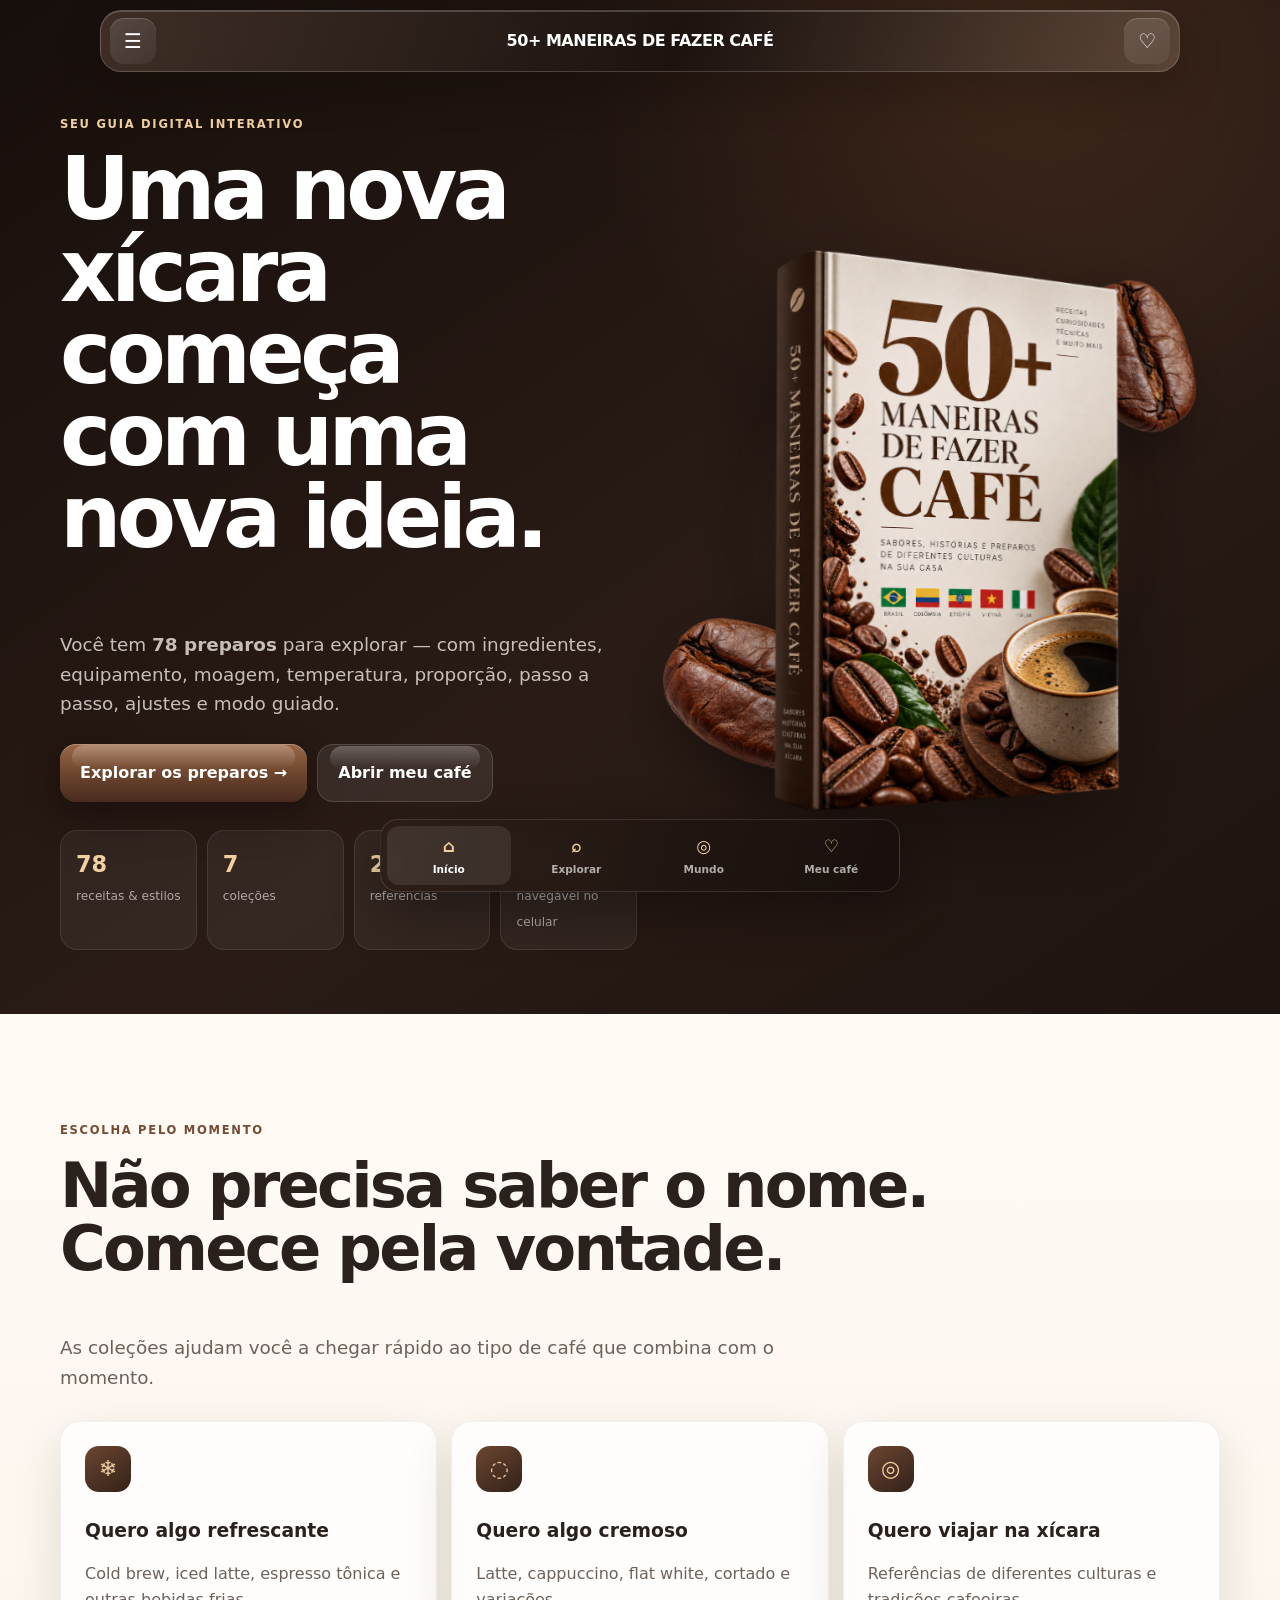
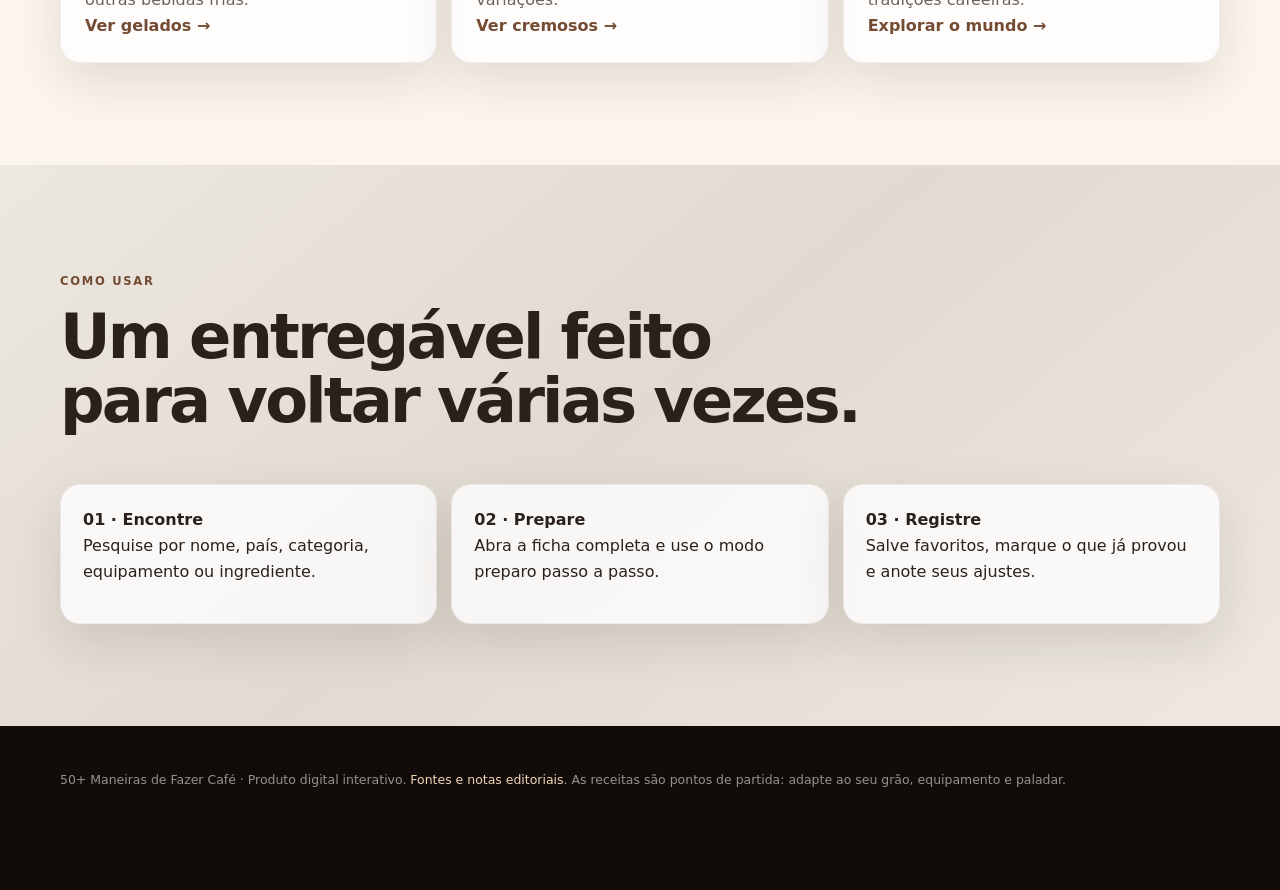
==== index.html @ 722a291c "Add files via upload" ====
<!doctype html><html lang="pt-BR"><head><meta charset="utf-8"><meta name="viewport" content="width=device-width,initial-scale=1,viewport-fit=cover"><meta name="theme-color" content="#1b120e"><meta name="robots" content="noindex,nofollow"><title>50+ Maneiras de Fazer Café · Guia Interativo</title><meta name="description" content="Seu guia interativo com dezenas de receitas, métodos e estilos de café."><link rel="manifest" href="manifest.webmanifest"><link rel="icon" href="assets/icons/icon.svg" type="image/svg+xml"><link rel="stylesheet" href="css/style.css"></head><body><header class="site-header"><div class="header-inner"><button class="header-btn" id="menuToggle" aria-label="Abrir menu"><span>☰</span></button><a class="brand" href="index.html">50+ MANEIRAS DE FAZER CAFÉ</a><a class="header-btn" href="favoritos.html" aria-label="Meu café"><span>♡</span></a></div></header><nav id="menu" class="menu"><a href="index.html">Início</a><a href="explorar.html">Explorar preparos</a><a href="mundo.html">Café pelo mundo</a><a href="favoritos.html">Meu café</a><a href="guia.html">Guia rápido</a><a href="fontes.html">Fontes & notas</a></nav>
<main><section class="hero section-dark"><div class="container hero-grid"><div class="hero-copy"><span class="eyebrow">Seu guia digital interativo</span><h1>Uma nova xícara começa com uma nova ideia.</h1><p class="lead">Você tem <strong>78 preparos</strong> para explorar — com ingredientes, equipamento, moagem, temperatura, proporção, passo a passo, ajustes e modo guiado.</p><div class="hero-actions"><a class="btn btn-primary" href="explorar.html">Explorar os preparos →</a><a class="btn btn-secondary" href="favoritos.html">Abrir meu café</a></div><div class="stats"><div class="stat"><strong>78</strong><span>receitas & estilos</span></div><div class="stat"><strong>7</strong><span>coleções</span></div><div class="stat"><strong>28</strong><span>referências</span></div><div class="stat"><strong>100%</strong><span>navegável no celular</span></div></div></div><div class="hero-art"><div class="hero-glow"></div><img class="book" src="assets/images/book-cover.png" alt="Capa do guia 50+ Maneiras de Fazer Café"><img class="bean one" src="assets/images/coffee-bean.png" alt=""><img class="bean two" src="assets/images/coffee-bean.png" alt=""></div></div></section>
<section class="section section-light"><div class="container"><span class="eyebrow">Escolha pelo momento</span><h2>Não precisa saber o nome. Comece pela vontade.</h2><p class="lead">As coleções ajudam você a chegar rápido ao tipo de café que combina com o momento.</p><div class="app-cards" style="margin-top:28px"><a class="app-card" href="explorar.html?cat=Gelados"><span class="icon">❄</span><h3>Quero algo refrescante</h3><p>Cold brew, iced latte, espresso tônica e outras bebidas frias.</p><strong>Ver gelados →</strong></a><a class="app-card" href="explorar.html?cat=Com%20leite"><span class="icon">◌</span><h3>Quero algo cremoso</h3><p>Latte, cappuccino, flat white, cortado e variações.</p><strong>Ver cremosos →</strong></a><a class="app-card" href="explorar.html?cat=Mundo"><span class="icon">◎</span><h3>Quero viajar na xícara</h3><p>Referências de diferentes culturas e tradições cafeeiras.</p><strong>Explorar o mundo →</strong></a></div></div></section>
<section class="section section-mineral"><div class="container"><span class="eyebrow">Como usar</span><h2>Um entregável feito para voltar várias vezes.</h2><div class="quick-grid" style="margin-top:28px"><div class="soft-card" style="padding:22px"><strong>01 · Encontre</strong><p>Pesquise por nome, país, categoria, equipamento ou ingrediente.</p></div><div class="soft-card" style="padding:22px"><strong>02 · Prepare</strong><p>Abra a ficha completa e use o modo preparo passo a passo.</p></div><div class="soft-card" style="padding:22px"><strong>03 · Registre</strong><p>Salve favoritos, marque o que já provou e anote seus ajustes.</p></div></div></div></section></main><footer class="footer"><div class="container">50+ Maneiras de Fazer Café · Produto digital interativo. <a href="fontes.html">Fontes e notas editoriais</a>. As receitas são pontos de partida: adapte ao seu grão, equipamento e paladar.</div></footer><nav class="bottom-nav"><a data-nav="inicio" href="index.html"><b>⌂</b>Início</a><a data-nav="explorar" href="explorar.html"><b>⌕</b>Explorar</a><a data-nav="mundo" href="mundo.html"><b>◎</b>Mundo</a><a data-nav="meu" href="favoritos.html"><b>♡</b>Meu café</a></nav><script src="js/data.js"></script><script src="js/common.js"></script><script>shell("inicio")</script></body></html>
---- css/style.css ----
:root{
 --coffee-1000:#130d0a;--coffee-950:#1b120e;--coffee-900:#271a14;--coffee-850:#312018;
 --coffee-800:#3b271d;--coffee-700:#5a3a2a;--coffee-600:#744b33;--bronze-500:#a66a3b;
 --bronze-400:#c08750;--bronze-300:#d9a86d;--gold-200:#f1d1a2;--cream-50:#fffaf3;
 --cream-100:#f8f0e6;--cream-150:#f2e8db;--stone-200:#dfd3c5;--stone-500:#8b7b70;
 --ink:#2a211d;--muted:#6d625a;--white:#fff;--shadow-soft:0 18px 50px rgba(43,27,18,.12);
 --shadow-deep:0 32px 90px rgba(23,13,8,.28);--radius-lg:30px;--radius-md:20px;
 --radius-sm:14px;--container:1160px;
}
*{box-sizing:border-box}html{scroll-behavior:smooth;scroll-padding-top:92px}
body{margin:0;min-width:320px;font-family:Inter,ui-sans-serif,system-ui,-apple-system,BlinkMacSystemFont,"Segoe UI",sans-serif;color:var(--ink);background:var(--cream-50);line-height:1.62;-webkit-font-smoothing:antialiased}
body:before{content:"";position:fixed;inset:0;pointer-events:none;opacity:.08;z-index:1000;background-image:radial-gradient(rgba(36,23,16,.38) .55px,transparent .55px);background-size:8px 8px;mix-blend-mode:multiply}
a{color:inherit;text-decoration:none}button,input,select,textarea{font:inherit}button{cursor:pointer}img{max-width:100%;height:auto;display:block}
h1,h2,h3,p{margin-top:0}h1,h2,h3{text-wrap:balance}h1{font-size:clamp(2.6rem,9vw,5.4rem);line-height:.95;letter-spacing:-.055em}h2{font-size:clamp(2rem,6vw,3.9rem);line-height:1.02;letter-spacing:-.045em}h3{line-height:1.2}
.container{width:min(calc(100% - 28px),var(--container));margin:auto}.section{padding:clamp(64px,8vw,102px) 0;position:relative}.section-light{background:linear-gradient(180deg,#fffaf4,#fbf5ed)}.section-mineral{background:linear-gradient(140deg,#ece7e0,#e1dad1 48%,#eee8e0)}.section-dark{color:var(--cream-50);background:radial-gradient(circle at 80% 4%,rgba(170,104,58,.18),transparent 31%),linear-gradient(145deg,#170f0c,#2a1b15 58%,#1e1410)}.eyebrow{text-transform:uppercase;letter-spacing:.15em;font-size:.72rem;font-weight:850;color:var(--coffee-600);display:inline-flex;gap:8px;margin-bottom:14px}.section-dark .eyebrow{color:var(--gold-200)}.lead{font-size:clamp(1rem,2.4vw,1.15rem);color:var(--muted);max-width:760px}.section-dark .lead{color:rgba(255,250,243,.74)}
.site-header{position:fixed;top:10px;left:0;right:0;z-index:100;pointer-events:none}.header-inner{pointer-events:auto;width:min(calc(100% - 20px),1080px);margin:auto;min-height:62px;padding:7px 9px;border-radius:21px;display:grid;grid-template-columns:46px 1fr 46px;align-items:center;background:linear-gradient(110deg,rgba(74,56,47,.76),rgba(28,20,16,.88) 54%,rgba(108,86,72,.67));border:1px solid rgba(255,255,255,.18);box-shadow:0 16px 44px rgba(13,8,6,.24),inset 0 1px 0 rgba(255,255,255,.2);backdrop-filter:blur(18px) saturate(125%)}.brand{justify-self:center;color:#fff;font-weight:900;letter-spacing:-.03em;white-space:nowrap}.header-btn{width:46px;height:46px;border:0;border-radius:14px;display:grid;place-items:center;color:#fff;background:linear-gradient(145deg,rgba(255,255,255,.13),rgba(255,255,255,.05));box-shadow:inset 0 1px 0 rgba(255,255,255,.16)}.header-btn span{font-size:20px}.menu{position:fixed;z-index:120;top:82px;left:12px;right:12px;max-width:430px;padding:16px;border-radius:22px;background:linear-gradient(155deg,#1a110e,#35231a);color:#fff;box-shadow:var(--shadow-deep);transform:translateY(-12px);opacity:0;pointer-events:none;transition:.22s}.menu.open{transform:none;opacity:1;pointer-events:auto}.menu a{display:flex;justify-content:space-between;padding:13px 8px;border-bottom:1px solid rgba(255,255,255,.08);font-weight:750}.menu a:last-child{border:0}.menu a:after{content:"→";color:var(--gold-200)}
.hero{min-height:100svh;padding:110px 0 64px;display:grid;align-items:center;overflow:hidden}.hero-grid{display:grid;gap:28px;align-items:center}.hero-copy .eyebrow{color:var(--gold-200)}.hero h1{color:#fff}.hero p{color:rgba(255,255,255,.72)}.hero-actions{display:flex;gap:10px;flex-wrap:wrap;margin-top:25px}.btn{min-height:54px;padding:15px 20px;border:0;border-radius:16px;font-weight:900;display:inline-flex;align-items:center;justify-content:center;gap:8px;transition:.18s;position:relative;overflow:hidden}.btn:before{content:"";position:absolute;inset:1px 12px auto;height:42%;border-radius:inherit;background:linear-gradient(180deg,rgba(255,255,255,.25),transparent)}.btn-primary{color:#fff;background:linear-gradient(180deg,#9a6846,#6f472f 48%,#482b20);box-shadow:0 18px 36px rgba(22,12,8,.34),0 6px 14px rgba(22,12,8,.2),inset 0 1px 0 rgba(255,255,255,.28)}.btn-secondary{color:#fff;background:rgba(255,255,255,.08);border:1px solid rgba(255,255,255,.14)}.btn:hover{transform:translateY(-2px);filter:brightness(1.05)}.hero-art{position:relative;min-height:430px;display:grid;place-items:center}.book{width:min(90%,480px);filter:drop-shadow(0 38px 50px rgba(0,0,0,.38));transform:perspective(1000px) rotateY(-4deg) rotateX(1deg);z-index:2}.bean{position:absolute;width:min(34%,190px);filter:drop-shadow(0 22px 24px rgba(0,0,0,.35));opacity:.9}.bean.one{left:0;bottom:6%;transform:rotate(-18deg)}.bean.two{right:-2%;top:4%;transform:rotate(27deg) scale(.78)}.hero-glow{position:absolute;width:430px;height:430px;border-radius:50%;background:radial-gradient(circle,rgba(192,135,80,.27),transparent 66%);filter:blur(20px)}
.stats{display:grid;grid-template-columns:repeat(2,1fr);gap:10px;margin-top:28px}.stat{padding:15px;border-radius:17px;border:1px solid rgba(255,255,255,.09);background:rgba(255,255,255,.055)}.stat strong{display:block;font-size:1.4rem;color:var(--gold-200)}.stat span{font-size:.76rem;color:rgba(255,255,255,.6)}
.app-cards,.recipe-grid,.country-grid,.quick-grid{display:grid;gap:14px}.app-card,.recipe-card,.soft-card,.country-card,.info-panel{border-radius:var(--radius-md);background:rgba(255,255,255,.78);border:1px solid rgba(75,52,38,.08);box-shadow:var(--shadow-soft)}.app-card{padding:24px;min-height:210px;display:flex;flex-direction:column;transition:.2s}.app-card:hover,.recipe-card:hover{transform:translateY(-3px)}.app-card .icon{width:46px;height:46px;border-radius:14px;display:grid;place-items:center;background:linear-gradient(145deg,#6c4631,#332119);color:var(--gold-200);font-size:22px;margin-bottom:28px}.app-card p{color:var(--muted);margin-bottom:0}.app-card strong{margin-top:auto;color:var(--coffee-600)}
.toolbar{display:grid;gap:10px;margin:24px 0 14px}.field{width:100%;border:1px solid rgba(54,38,28,.12);background:rgba(255,255,255,.82);border-radius:15px;padding:14px 15px;color:var(--ink);outline:none}.field:focus{border-color:var(--bronze-400);box-shadow:0 0 0 4px rgba(192,135,80,.13)}.chips{display:flex;gap:8px;overflow:auto;padding:2px 0 12px;scrollbar-width:none}.chip{white-space:nowrap;border:1px solid rgba(54,38,28,.12);background:#fff;border-radius:999px;padding:9px 12px;font-weight:750;color:#665247}.chip.on{background:var(--coffee-900);color:#fff;border-color:var(--coffee-900)}
.recipe-card{padding:21px;min-height:260px;display:flex;flex-direction:column}.recipe-card .topline{display:flex;justify-content:space-between;gap:8px}.tag{display:inline-flex;padding:6px 9px;border-radius:999px;background:#efe2d2;color:#68452f;font-size:.7rem;font-weight:800}.recipe-card h3{font-size:1.38rem;margin:18px 0 8px}.recipe-card p{color:var(--muted);font-size:.9rem}.recipe-meta{display:flex;gap:10px;flex-wrap:wrap;margin-top:auto;padding-top:18px;color:#7b6b60;font-size:.75rem}.heart{border:0;background:transparent;font-size:22px;color:var(--coffee-700)}
.detail-wrap{padding:112px 0 86px}.detail-hero{display:grid;gap:18px}.dark-panel{padding:clamp(24px,5vw,48px);border-radius:30px;color:#fff;background:radial-gradient(circle at 90% 10%,rgba(205,148,90,.17),transparent 30%),linear-gradient(145deg,#201510,#38251b);box-shadow:var(--shadow-deep);position:relative;overflow:hidden}.dark-panel h1{font-size:clamp(2.6rem,8vw,5.2rem);margin-bottom:18px}.dark-panel .lead{color:rgba(255,255,255,.72)}.detail-bean{position:absolute;width:170px;right:-40px;bottom:-55px;opacity:.32;transform:rotate(24deg)}.facts{display:grid;grid-template-columns:repeat(2,1fr);gap:10px}.fact{padding:15px;border-radius:16px;background:rgba(255,255,255,.76);border:1px solid rgba(75,52,38,.08)}.fact small{display:block;color:var(--muted);font-size:.68rem;text-transform:uppercase;letter-spacing:.09em}.fact strong{display:block;margin-top:3px;font-size:.92rem}
.content-grid{display:grid;gap:16px;margin-top:16px}.panel{padding:clamp(20px,4vw,30px);border-radius:24px;background:#fff;border:1px solid rgba(75,52,38,.08);box-shadow:var(--shadow-soft)}.panel h2{font-size:clamp(1.65rem,5vw,2.4rem);margin-bottom:18px}.ingredients{list-style:none;padding:0;margin:0}.ingredients label{display:flex;gap:12px;align-items:flex-start;padding:12px 0;border-bottom:1px solid rgba(55,42,33,.09)}.ingredients input{accent-color:var(--coffee-600);margin-top:5px}.ingredients input:checked+span{text-decoration:line-through;color:#9b8f86}.steps{counter-reset:step;display:grid;gap:12px}.step{position:relative;padding:17px 16px 17px 58px;border-radius:18px;background:linear-gradient(145deg,#f8f0e6,#fffaf3);border:1px solid rgba(75,52,38,.07)}.step:before{counter-increment:step;content:counter(step);position:absolute;left:15px;top:15px;width:30px;height:30px;border-radius:10px;background:var(--coffee-800);color:var(--gold-200);display:grid;place-items:center;font-weight:900}.tip{padding:17px;border-left:4px solid var(--bronze-400);border-radius:0 16px 16px 0;background:#f3e6d8;color:#59483d}.trouble{display:grid;gap:9px}.trouble div{display:grid;grid-template-columns:.8fr 1.2fr;gap:8px;padding:12px 0;border-bottom:1px solid rgba(55,42,33,.08)}.trouble strong{font-size:.88rem}.trouble span{font-size:.88rem;color:var(--muted)}
.guide-actions{display:flex;gap:9px;flex-wrap:wrap}.mini-btn{border:1px solid rgba(55,42,33,.12);background:#fff;border-radius:13px;padding:11px 13px;font-weight:800;color:var(--coffee-700)}.mini-btn.active{background:var(--coffee-800);color:#fff}.notes{min-height:120px;resize:vertical}
.timer{display:flex;gap:8px;align-items:center}.timer-display{font-variant-numeric:tabular-nums;font-size:2rem;font-weight:950;letter-spacing:-.04em;color:var(--coffee-700)}
.country-grid{grid-template-columns:repeat(2,1fr)}.country-card{padding:18px}.country-card .flag{font-size:2rem}.country-card small{display:block;color:var(--muted)}.progress{height:10px;border-radius:999px;background:#ded2c5;overflow:hidden}.progress i{display:block;height:100%;width:0;background:linear-gradient(90deg,var(--coffee-700),var(--bronze-400))}
.bottom-nav{position:fixed;z-index:95;left:8px;right:8px;bottom:calc(8px + env(safe-area-inset-bottom));display:grid;grid-template-columns:repeat(4,1fr);gap:4px;padding:6px;border-radius:18px;background:linear-gradient(110deg,rgba(45,30,23,.94),rgba(24,16,13,.96));border:1px solid rgba(255,255,255,.12);box-shadow:0 18px 50px rgba(0,0,0,.34);backdrop-filter:blur(15px)}.bottom-nav a{color:rgba(255,255,255,.65);text-align:center;padding:7px 3px;border-radius:12px;font-size:.66rem;font-weight:700}.bottom-nav b{display:block;font-size:17px;color:#f1d1a2}.bottom-nav a.active{background:rgba(255,255,255,.09);color:#fff}
.footer{padding:44px 0 105px;background:#110c0a;color:rgba(255,255,255,.55);font-size:.78rem}.footer a{color:#f0d5b3}
.empty{grid-column:1/-1;text-align:center;padding:50px 20px;color:var(--muted)}.source-list{display:grid;gap:10px}.source-list a{padding:15px;border-radius:15px;background:#fff;border:1px solid rgba(75,52,38,.08);color:var(--coffee-700);font-weight:800}.notice{padding:16px 18px;border-radius:17px;background:#f2e5d6;color:#665348;border:1px solid rgba(75,52,38,.08)}.mode-modal{position:fixed;inset:0;z-index:200;background:rgba(11,7,5,.75);backdrop-filter:blur(8px);display:none;place-items:center;padding:18px}.mode-modal.open{display:grid}.mode-card{width:min(620px,100%);border-radius:28px;background:var(--cream-50);padding:24px;box-shadow:var(--shadow-deep)}.mode-card .step{min-height:140px}.mode-head{display:flex;justify-content:space-between;gap:10px;align-items:center}.mode-close{border:0;background:#eadccc;width:40px;height:40px;border-radius:12px;font-size:20px}.mode-controls{display:flex;justify-content:space-between;gap:10px;margin-top:18px}
@media(min-width:720px){.app-cards{grid-template-columns:repeat(3,1fr)}.recipe-grid{grid-template-columns:repeat(2,1fr)}.toolbar{grid-template-columns:2fr repeat(3,1fr)}.toolbar .search{grid-column:auto}.quick-grid{grid-template-columns:repeat(3,1fr)}.country-grid{grid-template-columns:repeat(3,1fr)}.facts{grid-template-columns:repeat(4,1fr)}.content-grid.two{grid-template-columns:.85fr 1.15fr}.bottom-nav{left:50%;right:auto;transform:translateX(-50%);width:520px}.footer{padding-bottom:100px}}
@media(min-width:940px){.hero-grid{grid-template-columns:1.02fr .98fr}.stats{grid-template-columns:repeat(4,1fr)}.recipe-grid{grid-template-columns:repeat(3,1fr)}.detail-hero{grid-template-columns:1.15fr .85fr}.facts{grid-template-columns:repeat(2,1fr);align-content:start}.content-grid.main{grid-template-columns:.75fr 1.25fr}.country-grid{grid-template-columns:repeat(4,1fr)}}
@media(max-width:719px){.site-header{top:7px}.header-inner{min-height:56px;grid-template-columns:42px 1fr 42px;border-radius:18px}.header-btn{width:42px;height:42px;border-radius:12px}.brand{font-size:.83rem}.hero{padding-top:92px;align-items:start}.hero-art{min-height:370px}.book{width:min(86%,350px)}.bean{width:130px}.section{padding:62px 0}.toolbar{grid-template-columns:1fr 1fr}.toolbar .search{grid-column:1/-1}.recipe-grid{grid-template-columns:1fr}.detail-wrap{padding-top:90px}.dark-panel{border-radius:24px}.content-grid{grid-template-columns:1fr}.country-grid{grid-template-columns:1fr 1fr}.trouble div{grid-template-columns:1fr}.footer{padding-bottom:105px}}
@media(prefers-reduced-motion:reduce){*{scroll-behavior:auto!important;transition:none!important}}
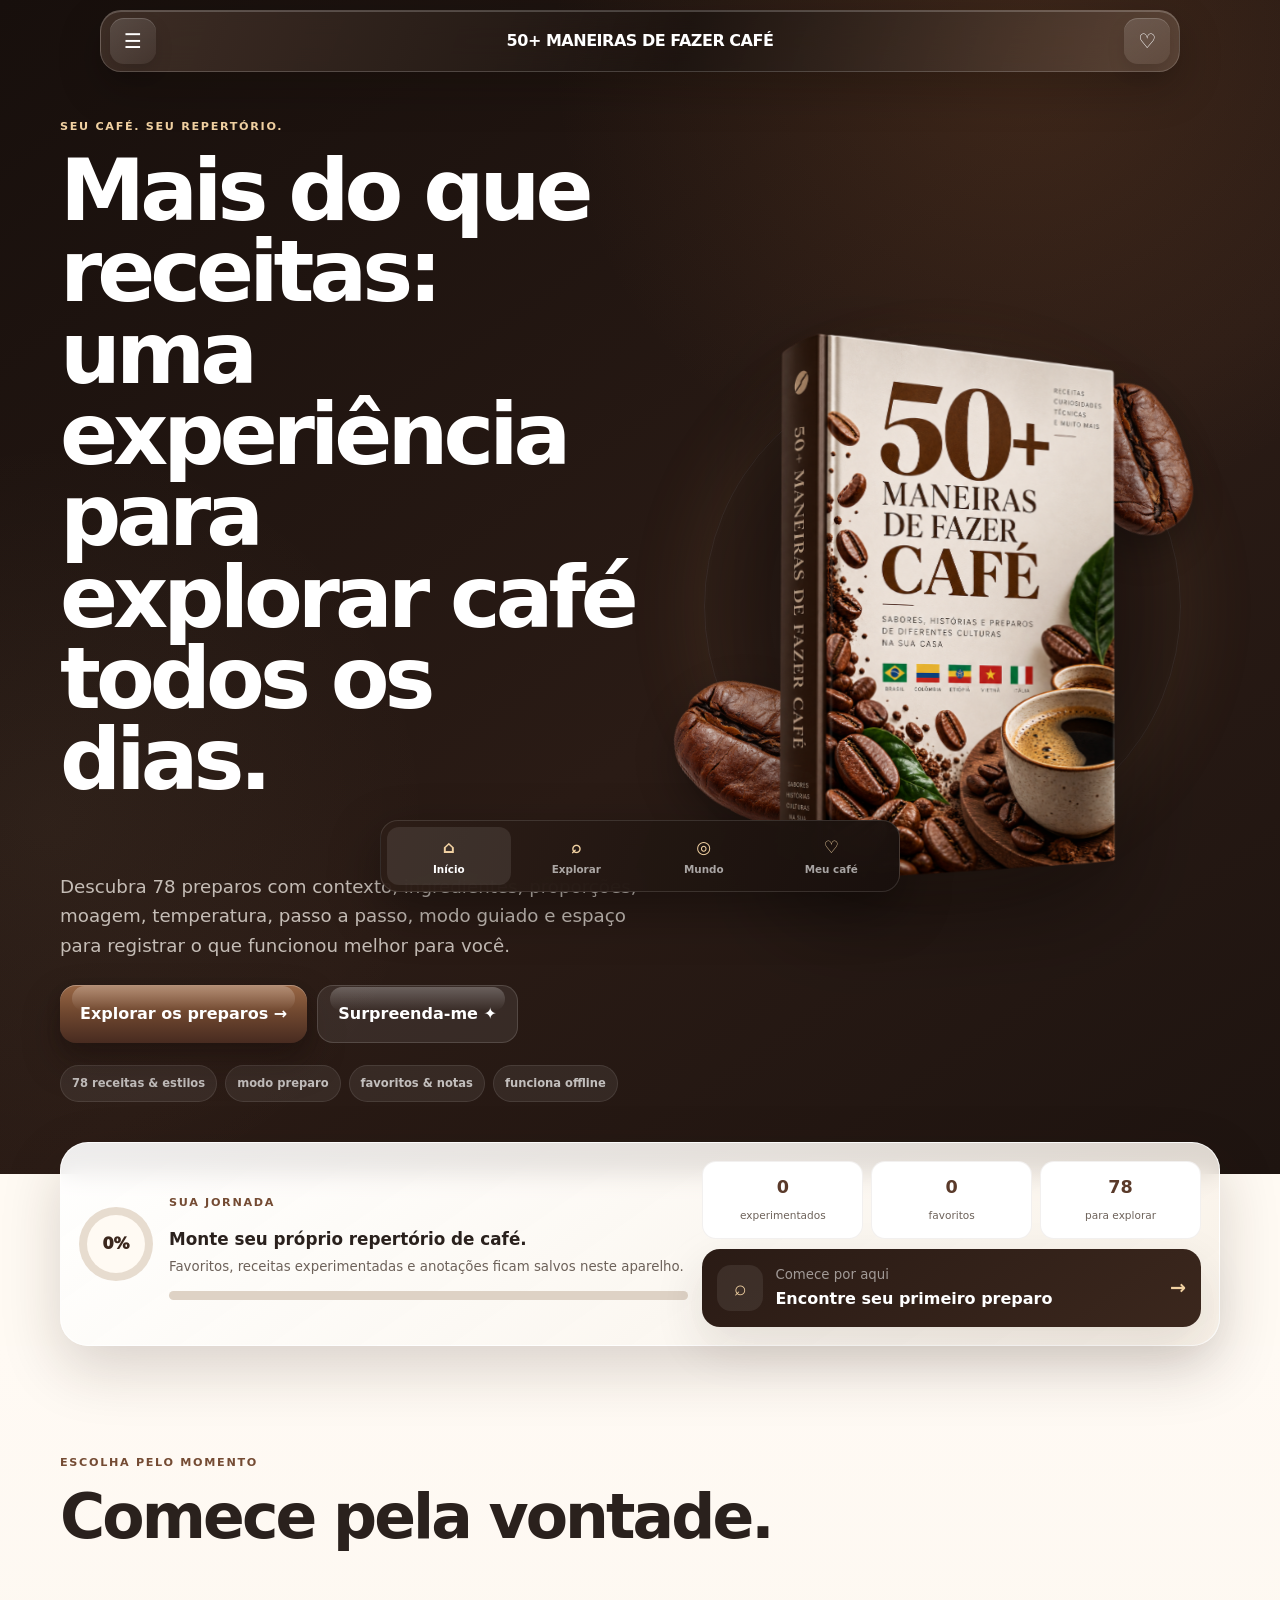
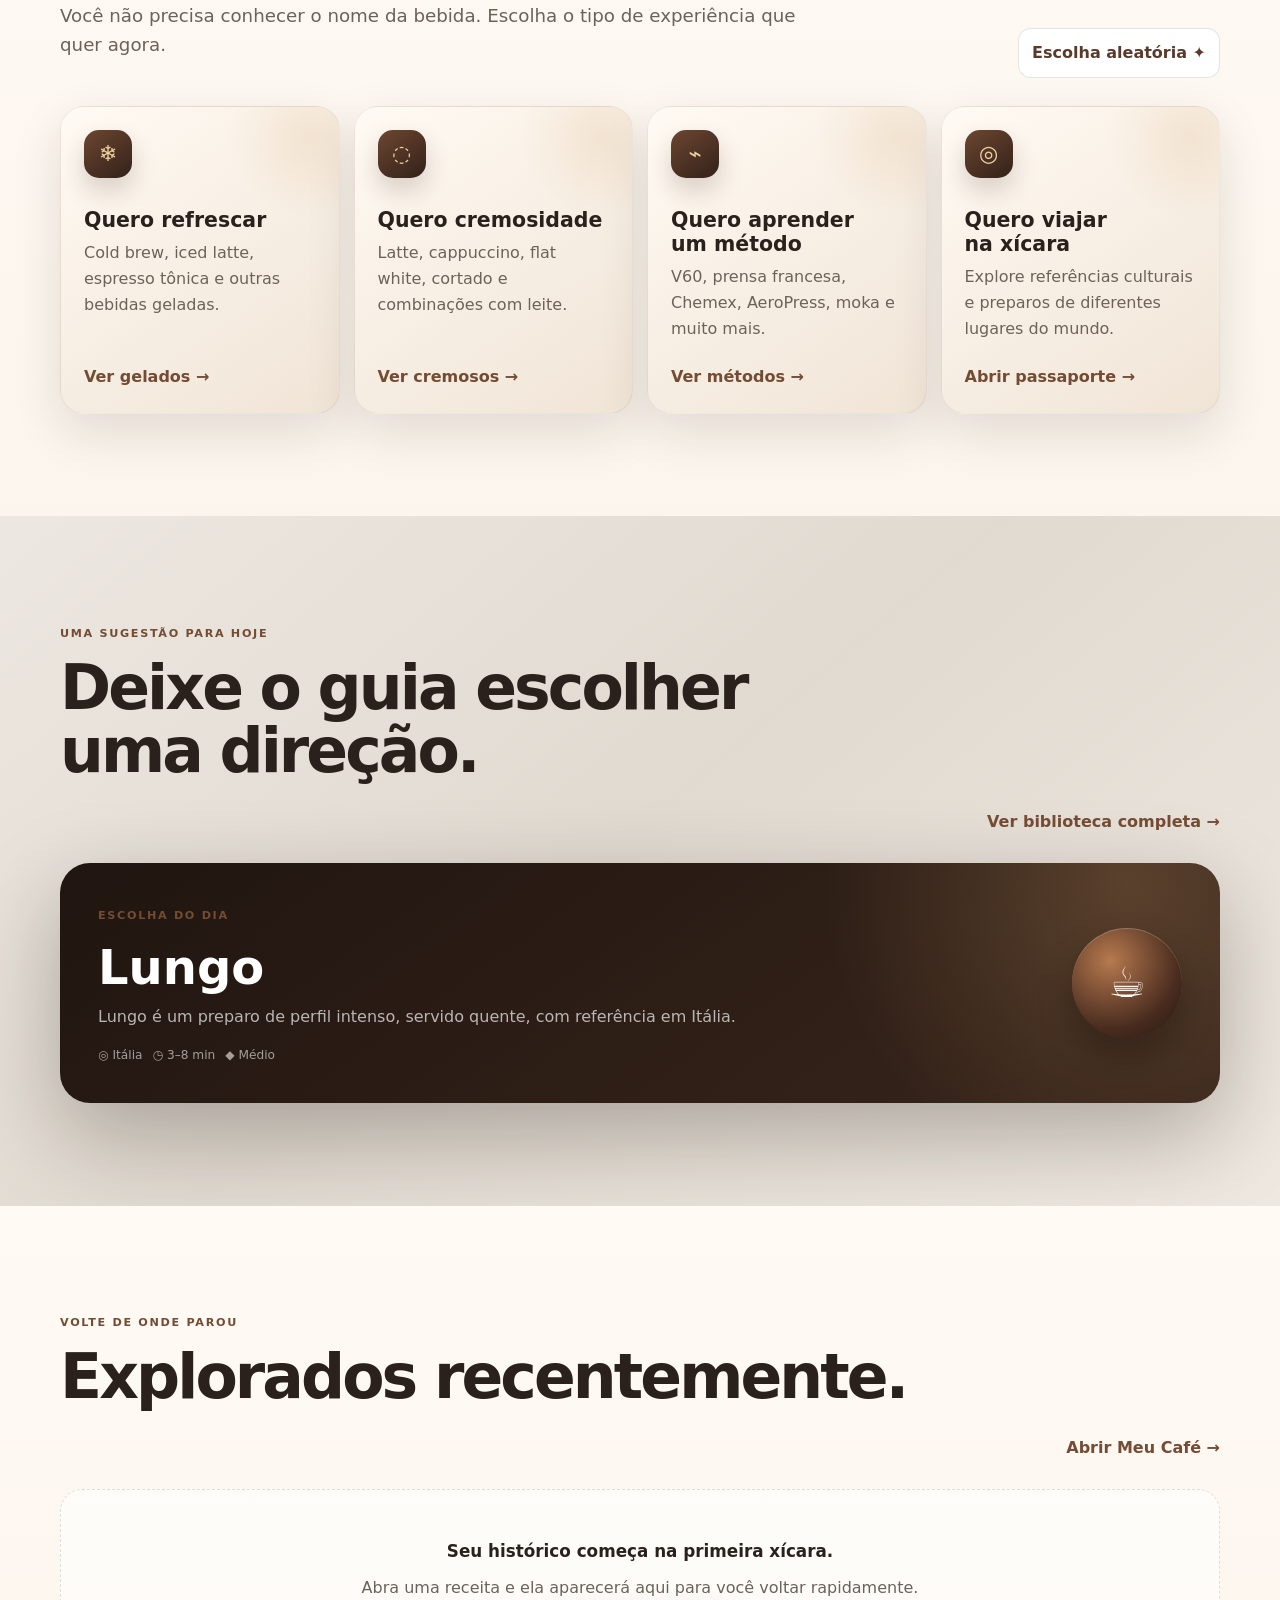
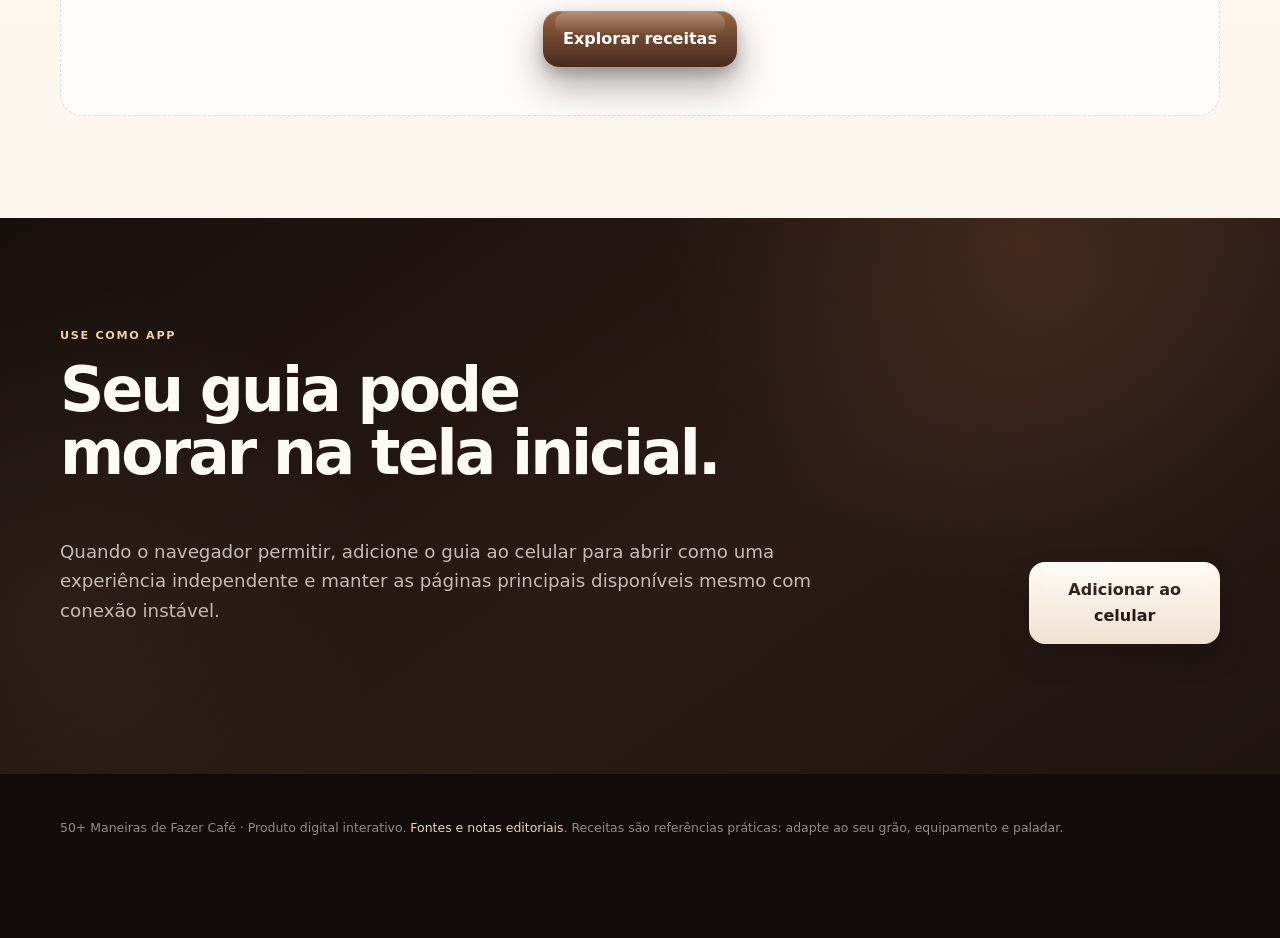
==== commit 62c56f33: "rebuild home into premium coffee dashboard" ====
--- a/index.html
+++ b/index.html
@@ -1,4 +1,67 @@
-<!doctype html><html lang="pt-BR"><head><meta charset="utf-8"><meta name="viewport" content="width=device-width,initial-scale=1,viewport-fit=cover"><meta name="theme-color" content="#1b120e"><meta name="robots" content="noindex,nofollow"><title>50+ Maneiras de Fazer Café · Guia Interativo</title><meta name="description" content="Seu guia interativo com dezenas de receitas, métodos e estilos de café."><link rel="manifest" href="manifest.webmanifest"><link rel="icon" href="assets/icons/icon.svg" type="image/svg+xml"><link rel="stylesheet" href="css/style.css"></head><body><header class="site-header"><div class="header-inner"><button class="header-btn" id="menuToggle" aria-label="Abrir menu"><span>☰</span></button><a class="brand" href="index.html">50+ MANEIRAS DE FAZER CAFÉ</a><a class="header-btn" href="favoritos.html" aria-label="Meu café"><span>♡</span></a></div></header><nav id="menu" class="menu"><a href="index.html">Início</a><a href="explorar.html">Explorar preparos</a><a href="mundo.html">Café pelo mundo</a><a href="favoritos.html">Meu café</a><a href="guia.html">Guia rápido</a><a href="fontes.html">Fontes & notas</a></nav>
-<main><section class="hero section-dark"><div class="container hero-grid"><div class="hero-copy"><span class="eyebrow">Seu guia digital interativo</span><h1>Uma nova xícara começa com uma nova ideia.</h1><p class="lead">Você tem <strong>78 preparos</strong> para explorar — com ingredientes, equipamento, moagem, temperatura, proporção, passo a passo, ajustes e modo guiado.</p><div class="hero-actions"><a class="btn btn-primary" href="explorar.html">Explorar os preparos →</a><a class="btn btn-secondary" href="favoritos.html">Abrir meu café</a></div><div class="stats"><div class="stat"><strong>78</strong><span>receitas & estilos</span></div><div class="stat"><strong>7</strong><span>coleções</span></div><div class="stat"><strong>28</strong><span>referências</span></div><div class="stat"><strong>100%</strong><span>navegável no celular</span></div></div></div><div class="hero-art"><div class="hero-glow"></div><img class="book" src="assets/images/book-cover.png" alt="Capa do guia 50+ Maneiras de Fazer Café"><img class="bean one" src="assets/images/coffee-bean.png" alt=""><img class="bean two" src="assets/images/coffee-bean.png" alt=""></div></div></section>
-<section class="section section-light"><div class="container"><span class="eyebrow">Escolha pelo momento</span><h2>Não precisa saber o nome. Comece pela vontade.</h2><p class="lead">As coleções ajudam você a chegar rápido ao tipo de café que combina com o momento.</p><div class="app-cards" style="margin-top:28px"><a class="app-card" href="explorar.html?cat=Gelados"><span class="icon">❄</span><h3>Quero algo refrescante</h3><p>Cold brew, iced latte, espresso tônica e outras bebidas frias.</p><strong>Ver gelados →</strong></a><a class="app-card" href="explorar.html?cat=Com%20leite"><span class="icon">◌</span><h3>Quero algo cremoso</h3><p>Latte, cappuccino, flat white, cortado e variações.</p><strong>Ver cremosos →</strong></a><a class="app-card" href="explorar.html?cat=Mundo"><span class="icon">◎</span><h3>Quero viajar na xícara</h3><p>Referências de diferentes culturas e tradições cafeeiras.</p><strong>Explorar o mundo →</strong></a></div></div></section>
-<section class="section section-mineral"><div class="container"><span class="eyebrow">Como usar</span><h2>Um entregável feito para voltar várias vezes.</h2><div class="quick-grid" style="margin-top:28px"><div class="soft-card" style="padding:22px"><strong>01 · Encontre</strong><p>Pesquise por nome, país, categoria, equipamento ou ingrediente.</p></div><div class="soft-card" style="padding:22px"><strong>02 · Prepare</strong><p>Abra a ficha completa e use o modo preparo passo a passo.</p></div><div class="soft-card" style="padding:22px"><strong>03 · Registre</strong><p>Salve favoritos, marque o que já provou e anote seus ajustes.</p></div></div></div></section></main><footer class="footer"><div class="container">50+ Maneiras de Fazer Café · Produto digital interativo. <a href="fontes.html">Fontes e notas editoriais</a>. As receitas são pontos de partida: adapte ao seu grão, equipamento e paladar.</div></footer><nav class="bottom-nav"><a data-nav="inicio" href="index.html"><b>⌂</b>Início</a><a data-nav="explorar" href="explorar.html"><b>⌕</b>Explorar</a><a data-nav="mundo" href="mundo.html"><b>◎</b>Mundo</a><a data-nav="meu" href="favoritos.html"><b>♡</b>Meu café</a></nav><script src="js/data.js"></script><script src="js/common.js"></script><script>shell("inicio")</script></body></html>+<!doctype html><html lang="pt-BR"><head><meta charset="utf-8"><meta name="viewport" content="width=device-width,initial-scale=1,viewport-fit=cover"><meta name="theme-color" content="#1b120e"><meta name="robots" content="noindex,nofollow"><title>50+ Maneiras de Fazer Café · Seu guia premium</title><meta name="description" content="Explore dezenas de cafés, métodos e estilos em um guia interativo premium."><link rel="manifest" href="manifest.webmanifest"><link rel="icon" href="assets/icons/icon.svg" type="image/svg+xml"><link rel="stylesheet" href="css/style.css"></head><body>
+<header class="site-header"><div class="header-inner"><button class="header-btn" id="menuToggle" aria-label="Abrir menu" aria-expanded="false"><span>☰</span></button><a class="brand" href="index.html">50+ MANEIRAS DE FAZER CAFÉ</a><a class="header-btn" href="favoritos.html" aria-label="Meu café"><span>♡</span></a></div></header>
+<nav id="menu" class="menu"><a href="index.html">Início</a><a href="explorar.html">Explorar preparos</a><a href="mundo.html">Café pelo mundo</a><a href="favoritos.html">Meu café</a><a href="guia.html">Guia rápido</a><a href="fontes.html">Fontes & notas</a></nav>
+
+<main>
+<section class="home-hero section-dark">
+  <div class="container home-grid">
+    <div class="home-copy reveal">
+      <span class="eyebrow">Seu café. Seu repertório.</span>
+      <h1>Mais do que receitas: uma experiência para explorar café todos os dias.</h1>
+      <p class="lead">Descubra 78 preparos com contexto, ingredientes, proporções, moagem, temperatura, passo a passo, modo guiado e espaço para registrar o que funcionou melhor para você.</p>
+      <div class="hero-actions"><a class="btn btn-primary" href="explorar.html">Explorar os preparos →</a><button class="btn btn-secondary" type="button" data-surprise>Surpreenda-me ✦</button></div>
+      <div class="hero-pills"><span>78 receitas & estilos</span><span>modo preparo</span><span>favoritos & notas</span><span>funciona offline</span></div>
+    </div>
+    <div class="home-visual reveal" aria-label="Capa do guia digital"><div class="home-ring"></div><img class="home-book" src="assets/images/book-cover.png" alt="Capa do guia 50+ Maneiras de Fazer Café"><img class="home-bean a" src="assets/images/coffee-bean.png" alt=""><img class="home-bean b" src="assets/images/coffee-bean.png" alt=""></div>
+  </div>
+</section>
+
+<div class="container dashboard-strip reveal">
+  <div class="dashboard-card">
+    <div class="dashboard-top">
+      <div class="progress-ring" id="progressRing"><span id="statProgress">0%</span></div>
+      <div class="dashboard-copy"><span class="eyebrow">Sua jornada</span><strong>Monte seu próprio repertório de café.</strong><small>Favoritos, receitas experimentadas e anotações ficam salvos neste aparelho.</small><div class="progress" style="margin-top:12px"><i id="homeProgress"></i></div></div>
+    </div>
+    <div>
+      <div class="dashboard-stats"><div class="dashboard-stat"><strong id="statTried">0</strong><span>experimentados</span></div><div class="dashboard-stat"><strong id="statFavs">0</strong><span>favoritos</span></div><div class="dashboard-stat"><strong>78</strong><span>para explorar</span></div></div>
+      <div id="continueWrap" style="margin-top:10px"></div>
+    </div>
+  </div>
+</div>
+
+<section class="section section-light">
+  <div class="container">
+    <div class="section-head"><div><span class="eyebrow">Escolha pelo momento</span><h2>Comece pela vontade.</h2><p class="lead">Você não precisa conhecer o nome da bebida. Escolha o tipo de experiência que quer agora.</p></div><button class="mini-btn" data-surprise>Escolha aleatória ✦</button></div>
+    <div class="intent-grid">
+      <a class="intent-card" href="explorar.html?cat=Gelados"><span class="intent-icon">❄</span><h3>Quero refrescar</h3><p>Cold brew, iced latte, espresso tônica e outras bebidas geladas.</p><strong>Ver gelados →</strong></a>
+      <a class="intent-card" href="explorar.html?cat=Com%20leite"><span class="intent-icon">◌</span><h3>Quero cremosidade</h3><p>Latte, cappuccino, flat white, cortado e combinações com leite.</p><strong>Ver cremosos →</strong></a>
+      <a class="intent-card" href="explorar.html?cat=Métodos"><span class="intent-icon">⌁</span><h3>Quero aprender um método</h3><p>V60, prensa francesa, Chemex, AeroPress, moka e muito mais.</p><strong>Ver métodos →</strong></a>
+      <a class="intent-card" href="mundo.html"><span class="intent-icon">◎</span><h3>Quero viajar na xícara</h3><p>Explore referências culturais e preparos de diferentes lugares do mundo.</p><strong>Abrir passaporte →</strong></a>
+    </div>
+  </div>
+</section>
+
+<section class="section section-mineral">
+  <div class="container">
+    <div class="section-head"><div><span class="eyebrow">Uma sugestão para hoje</span><h2>Deixe o guia escolher uma direção.</h2></div><a href="explorar.html">Ver biblioteca completa →</a></div>
+    <div id="dailyWrap"></div>
+  </div>
+</section>
+
+<section class="section section-light">
+  <div class="container">
+    <div class="section-head"><div><span class="eyebrow">Volte de onde parou</span><h2>Explorados recentemente.</h2></div><a href="favoritos.html">Abrir Meu Café →</a></div>
+    <div id="recentWrap" class="recipe-grid"></div>
+  </div>
+</section>
+
+<section class="section section-dark">
+  <div class="container">
+    <div class="section-head"><div><span class="eyebrow">Use como app</span><h2>Seu guia pode morar na tela inicial.</h2><p class="lead">Quando o navegador permitir, adicione o guia ao celular para abrir como uma experiência independente e manter as páginas principais disponíveis mesmo com conexão instável.</p></div><button class="btn btn-light" data-install hidden>Adicionar ao celular</button></div>
+  </div>
+</section>
+</main>
+
+<footer class="footer"><div class="container">50+ Maneiras de Fazer Café · Produto digital interativo. <a href="fontes.html">Fontes e notas editoriais</a>. Receitas são referências práticas: adapte ao seu grão, equipamento e paladar.</div></footer>
+<nav class="bottom-nav"><a data-nav="inicio" href="index.html"><b>⌂</b>Início</a><a data-nav="explorar" href="explorar.html"><b>⌕</b>Explorar</a><a data-nav="mundo" href="mundo.html"><b>◎</b>Mundo</a><a data-nav="meu" href="favoritos.html"><b>♡</b>Meu café</a></nav>
+<script src="js/data.js"></script><script src="js/common.js"></script><script src="js/home.js"></script></body></html>
--- a/css/style.css
+++ b/css/style.css
@@ -1,34 +1,66 @@
 
 :root{
- --coffee-1000:#130d0a;--coffee-950:#1b120e;--coffee-900:#271a14;--coffee-850:#312018;
- --coffee-800:#3b271d;--coffee-700:#5a3a2a;--coffee-600:#744b33;--bronze-500:#a66a3b;
- --bronze-400:#c08750;--bronze-300:#d9a86d;--gold-200:#f1d1a2;--cream-50:#fffaf3;
- --cream-100:#f8f0e6;--cream-150:#f2e8db;--stone-200:#dfd3c5;--stone-500:#8b7b70;
- --ink:#2a211d;--muted:#6d625a;--white:#fff;--shadow-soft:0 18px 50px rgba(43,27,18,.12);
- --shadow-deep:0 32px 90px rgba(23,13,8,.28);--radius-lg:30px;--radius-md:20px;
- --radius-sm:14px;--container:1160px;
+  --coffee-1000:#130d0a;--coffee-950:#1b120e;--coffee-900:#271a14;--coffee-850:#312018;
+  --coffee-800:#3b271d;--coffee-700:#5a3a2a;--coffee-600:#744b33;--bronze-500:#a66a3b;
+  --bronze-400:#c08750;--bronze-300:#d9a86d;--gold-200:#f1d1a2;--cream-50:#fffaf3;
+  --cream-100:#f8f0e6;--cream-150:#f2e8db;--stone-200:#dfd3c5;--stone-500:#8b7b70;
+  --ink:#2a211d;--muted:#6d625a;--white:#fff;--shadow-soft:0 18px 50px rgba(43,27,18,.12);
+  --shadow-deep:0 32px 90px rgba(23,13,8,.28);--radius-xl:34px;--radius-lg:28px;
+  --radius-md:20px;--radius-sm:14px;--container:1160px;
 }
-*{box-sizing:border-box}html{scroll-behavior:smooth;scroll-padding-top:92px}
-body{margin:0;min-width:320px;font-family:Inter,ui-sans-serif,system-ui,-apple-system,BlinkMacSystemFont,"Segoe UI",sans-serif;color:var(--ink);background:var(--cream-50);line-height:1.62;-webkit-font-smoothing:antialiased}
-body:before{content:"";position:fixed;inset:0;pointer-events:none;opacity:.08;z-index:1000;background-image:radial-gradient(rgba(36,23,16,.38) .55px,transparent .55px);background-size:8px 8px;mix-blend-mode:multiply}
+*{box-sizing:border-box}html{scroll-behavior:smooth;scroll-padding-top:96px}
+body{margin:0;min-width:320px;font-family:Inter,ui-sans-serif,system-ui,-apple-system,BlinkMacSystemFont,"Segoe UI",sans-serif;color:var(--ink);background:var(--cream-50);line-height:1.62;-webkit-font-smoothing:antialiased;text-rendering:optimizeLegibility}
+body:before{content:"";position:fixed;inset:0;pointer-events:none;z-index:999;opacity:.07;background-image:radial-gradient(rgba(36,23,16,.5) .55px,transparent .55px);background-size:8px 8px;mix-blend-mode:multiply}
 a{color:inherit;text-decoration:none}button,input,select,textarea{font:inherit}button{cursor:pointer}img{max-width:100%;height:auto;display:block}
-h1,h2,h3,p{margin-top:0}h1,h2,h3{text-wrap:balance}h1{font-size:clamp(2.6rem,9vw,5.4rem);line-height:.95;letter-spacing:-.055em}h2{font-size:clamp(2rem,6vw,3.9rem);line-height:1.02;letter-spacing:-.045em}h3{line-height:1.2}
-.container{width:min(calc(100% - 28px),var(--container));margin:auto}.section{padding:clamp(64px,8vw,102px) 0;position:relative}.section-light{background:linear-gradient(180deg,#fffaf4,#fbf5ed)}.section-mineral{background:linear-gradient(140deg,#ece7e0,#e1dad1 48%,#eee8e0)}.section-dark{color:var(--cream-50);background:radial-gradient(circle at 80% 4%,rgba(170,104,58,.18),transparent 31%),linear-gradient(145deg,#170f0c,#2a1b15 58%,#1e1410)}.eyebrow{text-transform:uppercase;letter-spacing:.15em;font-size:.72rem;font-weight:850;color:var(--coffee-600);display:inline-flex;gap:8px;margin-bottom:14px}.section-dark .eyebrow{color:var(--gold-200)}.lead{font-size:clamp(1rem,2.4vw,1.15rem);color:var(--muted);max-width:760px}.section-dark .lead{color:rgba(255,250,243,.74)}
-.site-header{position:fixed;top:10px;left:0;right:0;z-index:100;pointer-events:none}.header-inner{pointer-events:auto;width:min(calc(100% - 20px),1080px);margin:auto;min-height:62px;padding:7px 9px;border-radius:21px;display:grid;grid-template-columns:46px 1fr 46px;align-items:center;background:linear-gradient(110deg,rgba(74,56,47,.76),rgba(28,20,16,.88) 54%,rgba(108,86,72,.67));border:1px solid rgba(255,255,255,.18);box-shadow:0 16px 44px rgba(13,8,6,.24),inset 0 1px 0 rgba(255,255,255,.2);backdrop-filter:blur(18px) saturate(125%)}.brand{justify-self:center;color:#fff;font-weight:900;letter-spacing:-.03em;white-space:nowrap}.header-btn{width:46px;height:46px;border:0;border-radius:14px;display:grid;place-items:center;color:#fff;background:linear-gradient(145deg,rgba(255,255,255,.13),rgba(255,255,255,.05));box-shadow:inset 0 1px 0 rgba(255,255,255,.16)}.header-btn span{font-size:20px}.menu{position:fixed;z-index:120;top:82px;left:12px;right:12px;max-width:430px;padding:16px;border-radius:22px;background:linear-gradient(155deg,#1a110e,#35231a);color:#fff;box-shadow:var(--shadow-deep);transform:translateY(-12px);opacity:0;pointer-events:none;transition:.22s}.menu.open{transform:none;opacity:1;pointer-events:auto}.menu a{display:flex;justify-content:space-between;padding:13px 8px;border-bottom:1px solid rgba(255,255,255,.08);font-weight:750}.menu a:last-child{border:0}.menu a:after{content:"→";color:var(--gold-200)}
-.hero{min-height:100svh;padding:110px 0 64px;display:grid;align-items:center;overflow:hidden}.hero-grid{display:grid;gap:28px;align-items:center}.hero-copy .eyebrow{color:var(--gold-200)}.hero h1{color:#fff}.hero p{color:rgba(255,255,255,.72)}.hero-actions{display:flex;gap:10px;flex-wrap:wrap;margin-top:25px}.btn{min-height:54px;padding:15px 20px;border:0;border-radius:16px;font-weight:900;display:inline-flex;align-items:center;justify-content:center;gap:8px;transition:.18s;position:relative;overflow:hidden}.btn:before{content:"";position:absolute;inset:1px 12px auto;height:42%;border-radius:inherit;background:linear-gradient(180deg,rgba(255,255,255,.25),transparent)}.btn-primary{color:#fff;background:linear-gradient(180deg,#9a6846,#6f472f 48%,#482b20);box-shadow:0 18px 36px rgba(22,12,8,.34),0 6px 14px rgba(22,12,8,.2),inset 0 1px 0 rgba(255,255,255,.28)}.btn-secondary{color:#fff;background:rgba(255,255,255,.08);border:1px solid rgba(255,255,255,.14)}.btn:hover{transform:translateY(-2px);filter:brightness(1.05)}.hero-art{position:relative;min-height:430px;display:grid;place-items:center}.book{width:min(90%,480px);filter:drop-shadow(0 38px 50px rgba(0,0,0,.38));transform:perspective(1000px) rotateY(-4deg) rotateX(1deg);z-index:2}.bean{position:absolute;width:min(34%,190px);filter:drop-shadow(0 22px 24px rgba(0,0,0,.35));opacity:.9}.bean.one{left:0;bottom:6%;transform:rotate(-18deg)}.bean.two{right:-2%;top:4%;transform:rotate(27deg) scale(.78)}.hero-glow{position:absolute;width:430px;height:430px;border-radius:50%;background:radial-gradient(circle,rgba(192,135,80,.27),transparent 66%);filter:blur(20px)}
-.stats{display:grid;grid-template-columns:repeat(2,1fr);gap:10px;margin-top:28px}.stat{padding:15px;border-radius:17px;border:1px solid rgba(255,255,255,.09);background:rgba(255,255,255,.055)}.stat strong{display:block;font-size:1.4rem;color:var(--gold-200)}.stat span{font-size:.76rem;color:rgba(255,255,255,.6)}
-.app-cards,.recipe-grid,.country-grid,.quick-grid{display:grid;gap:14px}.app-card,.recipe-card,.soft-card,.country-card,.info-panel{border-radius:var(--radius-md);background:rgba(255,255,255,.78);border:1px solid rgba(75,52,38,.08);box-shadow:var(--shadow-soft)}.app-card{padding:24px;min-height:210px;display:flex;flex-direction:column;transition:.2s}.app-card:hover,.recipe-card:hover{transform:translateY(-3px)}.app-card .icon{width:46px;height:46px;border-radius:14px;display:grid;place-items:center;background:linear-gradient(145deg,#6c4631,#332119);color:var(--gold-200);font-size:22px;margin-bottom:28px}.app-card p{color:var(--muted);margin-bottom:0}.app-card strong{margin-top:auto;color:var(--coffee-600)}
-.toolbar{display:grid;gap:10px;margin:24px 0 14px}.field{width:100%;border:1px solid rgba(54,38,28,.12);background:rgba(255,255,255,.82);border-radius:15px;padding:14px 15px;color:var(--ink);outline:none}.field:focus{border-color:var(--bronze-400);box-shadow:0 0 0 4px rgba(192,135,80,.13)}.chips{display:flex;gap:8px;overflow:auto;padding:2px 0 12px;scrollbar-width:none}.chip{white-space:nowrap;border:1px solid rgba(54,38,28,.12);background:#fff;border-radius:999px;padding:9px 12px;font-weight:750;color:#665247}.chip.on{background:var(--coffee-900);color:#fff;border-color:var(--coffee-900)}
-.recipe-card{padding:21px;min-height:260px;display:flex;flex-direction:column}.recipe-card .topline{display:flex;justify-content:space-between;gap:8px}.tag{display:inline-flex;padding:6px 9px;border-radius:999px;background:#efe2d2;color:#68452f;font-size:.7rem;font-weight:800}.recipe-card h3{font-size:1.38rem;margin:18px 0 8px}.recipe-card p{color:var(--muted);font-size:.9rem}.recipe-meta{display:flex;gap:10px;flex-wrap:wrap;margin-top:auto;padding-top:18px;color:#7b6b60;font-size:.75rem}.heart{border:0;background:transparent;font-size:22px;color:var(--coffee-700)}
-.detail-wrap{padding:112px 0 86px}.detail-hero{display:grid;gap:18px}.dark-panel{padding:clamp(24px,5vw,48px);border-radius:30px;color:#fff;background:radial-gradient(circle at 90% 10%,rgba(205,148,90,.17),transparent 30%),linear-gradient(145deg,#201510,#38251b);box-shadow:var(--shadow-deep);position:relative;overflow:hidden}.dark-panel h1{font-size:clamp(2.6rem,8vw,5.2rem);margin-bottom:18px}.dark-panel .lead{color:rgba(255,255,255,.72)}.detail-bean{position:absolute;width:170px;right:-40px;bottom:-55px;opacity:.32;transform:rotate(24deg)}.facts{display:grid;grid-template-columns:repeat(2,1fr);gap:10px}.fact{padding:15px;border-radius:16px;background:rgba(255,255,255,.76);border:1px solid rgba(75,52,38,.08)}.fact small{display:block;color:var(--muted);font-size:.68rem;text-transform:uppercase;letter-spacing:.09em}.fact strong{display:block;margin-top:3px;font-size:.92rem}
-.content-grid{display:grid;gap:16px;margin-top:16px}.panel{padding:clamp(20px,4vw,30px);border-radius:24px;background:#fff;border:1px solid rgba(75,52,38,.08);box-shadow:var(--shadow-soft)}.panel h2{font-size:clamp(1.65rem,5vw,2.4rem);margin-bottom:18px}.ingredients{list-style:none;padding:0;margin:0}.ingredients label{display:flex;gap:12px;align-items:flex-start;padding:12px 0;border-bottom:1px solid rgba(55,42,33,.09)}.ingredients input{accent-color:var(--coffee-600);margin-top:5px}.ingredients input:checked+span{text-decoration:line-through;color:#9b8f86}.steps{counter-reset:step;display:grid;gap:12px}.step{position:relative;padding:17px 16px 17px 58px;border-radius:18px;background:linear-gradient(145deg,#f8f0e6,#fffaf3);border:1px solid rgba(75,52,38,.07)}.step:before{counter-increment:step;content:counter(step);position:absolute;left:15px;top:15px;width:30px;height:30px;border-radius:10px;background:var(--coffee-800);color:var(--gold-200);display:grid;place-items:center;font-weight:900}.tip{padding:17px;border-left:4px solid var(--bronze-400);border-radius:0 16px 16px 0;background:#f3e6d8;color:#59483d}.trouble{display:grid;gap:9px}.trouble div{display:grid;grid-template-columns:.8fr 1.2fr;gap:8px;padding:12px 0;border-bottom:1px solid rgba(55,42,33,.08)}.trouble strong{font-size:.88rem}.trouble span{font-size:.88rem;color:var(--muted)}
-.guide-actions{display:flex;gap:9px;flex-wrap:wrap}.mini-btn{border:1px solid rgba(55,42,33,.12);background:#fff;border-radius:13px;padding:11px 13px;font-weight:800;color:var(--coffee-700)}.mini-btn.active{background:var(--coffee-800);color:#fff}.notes{min-height:120px;resize:vertical}
-.timer{display:flex;gap:8px;align-items:center}.timer-display{font-variant-numeric:tabular-nums;font-size:2rem;font-weight:950;letter-spacing:-.04em;color:var(--coffee-700)}
-.country-grid{grid-template-columns:repeat(2,1fr)}.country-card{padding:18px}.country-card .flag{font-size:2rem}.country-card small{display:block;color:var(--muted)}.progress{height:10px;border-radius:999px;background:#ded2c5;overflow:hidden}.progress i{display:block;height:100%;width:0;background:linear-gradient(90deg,var(--coffee-700),var(--bronze-400))}
-.bottom-nav{position:fixed;z-index:95;left:8px;right:8px;bottom:calc(8px + env(safe-area-inset-bottom));display:grid;grid-template-columns:repeat(4,1fr);gap:4px;padding:6px;border-radius:18px;background:linear-gradient(110deg,rgba(45,30,23,.94),rgba(24,16,13,.96));border:1px solid rgba(255,255,255,.12);box-shadow:0 18px 50px rgba(0,0,0,.34);backdrop-filter:blur(15px)}.bottom-nav a{color:rgba(255,255,255,.65);text-align:center;padding:7px 3px;border-radius:12px;font-size:.66rem;font-weight:700}.bottom-nav b{display:block;font-size:17px;color:#f1d1a2}.bottom-nav a.active{background:rgba(255,255,255,.09);color:#fff}
-.footer{padding:44px 0 105px;background:#110c0a;color:rgba(255,255,255,.55);font-size:.78rem}.footer a{color:#f0d5b3}
-.empty{grid-column:1/-1;text-align:center;padding:50px 20px;color:var(--muted)}.source-list{display:grid;gap:10px}.source-list a{padding:15px;border-radius:15px;background:#fff;border:1px solid rgba(75,52,38,.08);color:var(--coffee-700);font-weight:800}.notice{padding:16px 18px;border-radius:17px;background:#f2e5d6;color:#665348;border:1px solid rgba(75,52,38,.08)}.mode-modal{position:fixed;inset:0;z-index:200;background:rgba(11,7,5,.75);backdrop-filter:blur(8px);display:none;place-items:center;padding:18px}.mode-modal.open{display:grid}.mode-card{width:min(620px,100%);border-radius:28px;background:var(--cream-50);padding:24px;box-shadow:var(--shadow-deep)}.mode-card .step{min-height:140px}.mode-head{display:flex;justify-content:space-between;gap:10px;align-items:center}.mode-close{border:0;background:#eadccc;width:40px;height:40px;border-radius:12px;font-size:20px}.mode-controls{display:flex;justify-content:space-between;gap:10px;margin-top:18px}
-@media(min-width:720px){.app-cards{grid-template-columns:repeat(3,1fr)}.recipe-grid{grid-template-columns:repeat(2,1fr)}.toolbar{grid-template-columns:2fr repeat(3,1fr)}.toolbar .search{grid-column:auto}.quick-grid{grid-template-columns:repeat(3,1fr)}.country-grid{grid-template-columns:repeat(3,1fr)}.facts{grid-template-columns:repeat(4,1fr)}.content-grid.two{grid-template-columns:.85fr 1.15fr}.bottom-nav{left:50%;right:auto;transform:translateX(-50%);width:520px}.footer{padding-bottom:100px}}
-@media(min-width:940px){.hero-grid{grid-template-columns:1.02fr .98fr}.stats{grid-template-columns:repeat(4,1fr)}.recipe-grid{grid-template-columns:repeat(3,1fr)}.detail-hero{grid-template-columns:1.15fr .85fr}.facts{grid-template-columns:repeat(2,1fr);align-content:start}.content-grid.main{grid-template-columns:.75fr 1.25fr}.country-grid{grid-template-columns:repeat(4,1fr)}}
-@media(max-width:719px){.site-header{top:7px}.header-inner{min-height:56px;grid-template-columns:42px 1fr 42px;border-radius:18px}.header-btn{width:42px;height:42px;border-radius:12px}.brand{font-size:.83rem}.hero{padding-top:92px;align-items:start}.hero-art{min-height:370px}.book{width:min(86%,350px)}.bean{width:130px}.section{padding:62px 0}.toolbar{grid-template-columns:1fr 1fr}.toolbar .search{grid-column:1/-1}.recipe-grid{grid-template-columns:1fr}.detail-wrap{padding-top:90px}.dark-panel{border-radius:24px}.content-grid{grid-template-columns:1fr}.country-grid{grid-template-columns:1fr 1fr}.trouble div{grid-template-columns:1fr}.footer{padding-bottom:105px}}
-@media(prefers-reduced-motion:reduce){*{scroll-behavior:auto!important;transition:none!important}}
+h1,h2,h3,p{margin-top:0}h1,h2,h3{text-wrap:balance}h1{font-size:clamp(2.55rem,8vw,5.35rem);line-height:.95;letter-spacing:-.058em}h2{font-size:clamp(2rem,5.6vw,3.85rem);line-height:1.03;letter-spacing:-.047em}h3{line-height:1.18}.container{width:min(calc(100% - 28px),var(--container));margin-inline:auto}
+.section{position:relative;padding:clamp(66px,8vw,104px) 0}.section-light{background:linear-gradient(180deg,#fffaf4 0%,#fbf5ed 100%)}.section-mineral{background:linear-gradient(140deg,#ece7e0 0%,#e1dad1 48%,#eee8e0 100%)}.section-dark{color:var(--cream-50);background:radial-gradient(circle at 80% 4%,rgba(170,104,58,.20),transparent 31%),radial-gradient(circle at 4% 70%,rgba(241,209,162,.05),transparent 26%),linear-gradient(145deg,#170f0c 0%,#2a1b15 58%,#1e1410 100%)}
+.eyebrow{display:inline-flex;align-items:center;gap:8px;margin-bottom:14px;text-transform:uppercase;letter-spacing:.15em;font-size:.7rem;font-weight:900;color:var(--coffee-600)}.section-dark .eyebrow,.dark-panel .eyebrow{color:var(--gold-200)}.lead{font-size:clamp(1rem,2.3vw,1.14rem);color:var(--muted);max-width:760px}.section-dark .lead,.dark-panel .lead{color:rgba(255,250,243,.72)}
+:focus-visible{outline:3px solid rgba(217,168,109,.7);outline-offset:3px}
+
+/* chrome */
+.site-header{position:fixed;top:10px;left:0;right:0;z-index:100;pointer-events:none}.header-inner{pointer-events:auto;width:min(calc(100% - 20px),1080px);margin:auto;min-height:62px;padding:7px 9px;border-radius:21px;display:grid;grid-template-columns:46px 1fr 46px;align-items:center;background:linear-gradient(110deg,rgba(74,56,47,.74),rgba(28,20,16,.88) 54%,rgba(108,86,72,.65));border:1px solid rgba(255,255,255,.18);box-shadow:0 16px 44px rgba(13,8,6,.24),inset 0 1px 0 rgba(255,255,255,.2);backdrop-filter:blur(18px) saturate(130%);-webkit-backdrop-filter:blur(18px) saturate(130%)}
+.brand{justify-self:center;color:#fff;font-weight:900;letter-spacing:-.03em;white-space:nowrap}.header-btn{width:46px;height:46px;border:0;border-radius:14px;display:grid;place-items:center;color:#fff;background:linear-gradient(145deg,rgba(255,255,255,.14),rgba(255,255,255,.05));box-shadow:inset 0 1px 0 rgba(255,255,255,.16),0 8px 18px rgba(0,0,0,.12)}.header-btn span{font-size:20px}.menu{position:fixed;z-index:120;top:82px;left:12px;right:12px;max-width:430px;padding:16px;border-radius:22px;background:linear-gradient(155deg,#1a110e,#35231a);color:#fff;box-shadow:var(--shadow-deep);transform:translateY(-12px) scale(.98);opacity:0;pointer-events:none;transition:.22s}.menu.open{transform:none;opacity:1;pointer-events:auto}.menu a{display:flex;justify-content:space-between;padding:13px 8px;border-bottom:1px solid rgba(255,255,255,.08);font-weight:780}.menu a:last-child{border:0}.menu a:after{content:"→";color:var(--gold-200)}
+.bottom-nav{position:fixed;z-index:95;left:8px;right:8px;bottom:calc(8px + env(safe-area-inset-bottom));display:grid;grid-template-columns:repeat(4,1fr);gap:4px;padding:6px;border-radius:18px;background:linear-gradient(110deg,rgba(45,30,23,.94),rgba(24,16,13,.97));border:1px solid rgba(255,255,255,.12);box-shadow:0 18px 50px rgba(0,0,0,.34);backdrop-filter:blur(15px)}.bottom-nav a{color:rgba(255,255,255,.62);text-align:center;padding:7px 3px;border-radius:12px;font-size:.65rem;font-weight:780}.bottom-nav b{display:block;font-size:17px;color:#f1d1a2}.bottom-nav a.active{background:rgba(255,255,255,.09);color:#fff}
+.footer{padding:44px 0 108px;background:#110c0a;color:rgba(255,255,255,.52);font-size:.78rem}.footer a{color:#f0d5b3}
+
+/* buttons */
+.btn{min-height:54px;padding:15px 20px;border:0;border-radius:16px;font-weight:900;display:inline-flex;align-items:center;justify-content:center;gap:8px;transition:.18s;position:relative;overflow:hidden}.btn:before{content:"";position:absolute;inset:1px 12px auto;height:42%;border-radius:inherit;background:linear-gradient(180deg,rgba(255,255,255,.25),transparent)}.btn-primary{color:#fff;background:linear-gradient(180deg,#9a6846 0%,#6f472f 48%,#482b20 100%);box-shadow:0 18px 36px rgba(22,12,8,.34),0 6px 14px rgba(22,12,8,.2),inset 0 1px 0 rgba(255,255,255,.28)}.btn-secondary{color:#fff;background:rgba(255,255,255,.08);border:1px solid rgba(255,255,255,.14)}.btn-light{color:var(--coffee-900);background:linear-gradient(180deg,#fffaf3,#efe2d2);box-shadow:0 14px 30px rgba(0,0,0,.16)}.btn:hover{transform:translateY(-2px);filter:brightness(1.05)}.mini-btn{border:1px solid rgba(55,42,33,.12);background:#fff;border-radius:13px;padding:11px 13px;font-weight:800;color:var(--coffee-700)}.mini-btn.active{background:var(--coffee-800);color:#fff}
+
+/* premium home */
+.home-hero{min-height:100svh;padding:112px 0 72px;display:grid;align-items:center;overflow:hidden}.home-grid{display:grid;gap:28px;align-items:center}.home-copy h1{color:#fff;max-width:820px}.hero-actions{display:flex;gap:10px;flex-wrap:wrap;margin-top:25px}.hero-pills{display:flex;flex-wrap:wrap;gap:8px;margin-top:22px}.hero-pills span{padding:8px 11px;border-radius:999px;background:rgba(255,255,255,.07);border:1px solid rgba(255,255,255,.09);font-size:.72rem;color:rgba(255,255,255,.7);font-weight:800}.home-visual{position:relative;min-height:490px;display:grid;place-items:center}.home-book{width:min(88%,470px);filter:drop-shadow(0 38px 52px rgba(0,0,0,.4));transform:perspective(1100px) rotateY(-6deg) rotateX(1deg);z-index:3}.home-bean{position:absolute;width:185px;filter:drop-shadow(0 20px 24px rgba(0,0,0,.4));opacity:.88}.home-bean.a{left:2%;bottom:8%;transform:rotate(-18deg)}.home-bean.b{right:-1%;top:8%;transform:rotate(26deg) scale(.8)}.home-ring{position:absolute;width:min(86%,480px);aspect-ratio:1;border-radius:50%;border:1px solid rgba(255,255,255,.08);box-shadow:0 0 80px rgba(192,135,80,.14),inset 0 0 80px rgba(192,135,80,.07)}.dashboard-strip{margin-top:-32px;position:relative;z-index:5}.dashboard-card{border-radius:28px;padding:18px;background:linear-gradient(145deg,rgba(255,255,255,.92),rgba(248,240,230,.86));border:1px solid rgba(255,255,255,.86);box-shadow:0 22px 60px rgba(43,27,18,.18);backdrop-filter:blur(12px);display:grid;gap:14px}.dashboard-top{display:grid;grid-template-columns:auto 1fr;gap:16px;align-items:center}.progress-ring{--p:0deg;width:74px;height:74px;border-radius:50%;display:grid;place-items:center;background:conic-gradient(var(--bronze-400) var(--p),#e7dccf 0);position:relative}.progress-ring:before{content:"";position:absolute;inset:8px;border-radius:50%;background:#fffaf3}.progress-ring span{position:relative;font-weight:950;color:var(--coffee-800)}.dashboard-copy strong{display:block;font-size:1.05rem}.dashboard-copy small{color:var(--muted)}.dashboard-stats{display:grid;grid-template-columns:repeat(3,1fr);gap:8px}.dashboard-stat{padding:11px 8px;border-radius:14px;background:#fff;border:1px solid rgba(75,52,38,.07);text-align:center}.dashboard-stat strong{display:block;font-size:1.1rem;color:var(--coffee-700)}.dashboard-stat span{font-size:.66rem;color:var(--muted)}.progress{height:9px;border-radius:999px;background:#ded2c5;overflow:hidden}.progress i{display:block;height:100%;width:0;background:linear-gradient(90deg,var(--coffee-700),var(--bronze-400))}
+.resume-card{display:grid;grid-template-columns:46px 1fr auto;gap:12px;align-items:center;padding:15px;border-radius:18px;background:linear-gradient(145deg,#2a1b15,#3b271d);color:#fff;box-shadow:var(--shadow-soft)}.resume-icon{width:46px;height:46px;border-radius:14px;display:grid;place-items:center;background:rgba(255,255,255,.08);color:var(--gold-200);font-size:21px}.resume-card small{display:block;color:rgba(255,255,255,.55)}.resume-card strong{display:block}.resume-card b{color:var(--gold-200);font-size:1.2rem}
+.featured-recipe{display:grid;grid-template-columns:1fr auto;gap:18px;align-items:center;padding:clamp(22px,4vw,38px);border-radius:30px;background:radial-gradient(circle at 92% 8%,rgba(217,168,109,.24),transparent 28%),linear-gradient(145deg,#201510,#38251b);color:#fff;box-shadow:var(--shadow-deep);overflow:hidden}.featured-recipe h3{font-size:clamp(1.8rem,4vw,3rem);margin-bottom:8px}.featured-recipe p{color:rgba(255,255,255,.68);max-width:650px}.featured-meta{display:flex;gap:10px;flex-wrap:wrap;color:rgba(255,255,255,.58);font-size:.76rem}.featured-orb{width:110px;height:110px;border-radius:50%;display:grid;place-items:center;background:radial-gradient(circle at 35% 30%,#b77a4f,#4b2d20 64%,#21140f);box-shadow:inset 0 1px 0 rgba(255,255,255,.2),0 18px 34px rgba(0,0,0,.27)}.featured-orb span{font-size:42px;filter:drop-shadow(0 8px 14px rgba(0,0,0,.25))}
+.section-head{display:flex;align-items:end;justify-content:space-between;gap:18px;margin-bottom:28px}.section-head a{font-weight:850;color:var(--coffee-600);white-space:nowrap}
+
+/* discover cards */
+.intent-grid{display:grid;gap:14px}.intent-card{position:relative;min-height:235px;padding:23px;border-radius:24px;overflow:hidden;background:linear-gradient(145deg,#fffaf3,#f0e4d6);box-shadow:var(--shadow-soft);border:1px solid rgba(75,52,38,.08);display:flex;flex-direction:column;transition:.2s}.intent-card:hover{transform:translateY(-3px)}.intent-card:before{content:"";position:absolute;width:170px;height:170px;border-radius:50%;right:-55px;top:-55px;background:radial-gradient(circle,#d7a56d,transparent 68%);opacity:.18}.intent-icon{width:48px;height:48px;border-radius:15px;display:grid;place-items:center;background:linear-gradient(145deg,#6c4631,#332119);color:var(--gold-200);font-size:22px;box-shadow:0 12px 24px rgba(58,34,22,.18)}.intent-card h3{font-size:1.28rem;margin:30px 0 8px}.intent-card p{color:var(--muted);margin-bottom:22px}.intent-card strong{margin-top:auto;color:var(--coffee-600)}
+
+/* cards & explorer */
+.app-cards,.recipe-grid,.country-grid,.quick-grid{display:grid;gap:14px}.recipe-grid{grid-template-columns:1fr}.recipe-card{position:relative;padding:20px;min-height:300px;border-radius:24px;background:rgba(255,255,255,.82);border:1px solid rgba(75,52,38,.08);box-shadow:var(--shadow-soft);display:flex;flex-direction:column;overflow:hidden;transition:.2s}.recipe-card:hover{transform:translateY(-3px);box-shadow:0 24px 58px rgba(43,27,18,.15)}.recipe-card-hit{position:absolute;inset:0;z-index:1}.recipe-visual{height:96px;margin:-20px -20px 16px;display:grid;place-items:center;position:relative;overflow:hidden;background:radial-gradient(circle at 70% 20%,rgba(217,168,109,.28),transparent 35%),linear-gradient(145deg,#2b1b15,#4a3022)}.recipe-visual span{font-size:38px;position:relative;z-index:2;filter:drop-shadow(0 12px 20px rgba(0,0,0,.28))}.recipe-visual i{position:absolute;width:130px;height:130px;border:1px solid rgba(255,255,255,.08);border-radius:50%}.topline{display:flex;justify-content:space-between;gap:8px;position:relative;z-index:3}.tag{display:inline-flex;padding:6px 9px;border-radius:999px;background:#efe2d2;color:#68452f;font-size:.69rem;font-weight:850}.heart{position:relative;z-index:4;border:0;background:#fff;width:36px;height:36px;border-radius:12px;font-size:20px;color:var(--coffee-700);box-shadow:0 8px 18px rgba(52,35,24,.08)}.heart.is-on{background:#3a251b;color:#f1d1a2}.recipe-card h3{font-size:1.38rem;margin:17px 0 8px;position:relative;z-index:2}.recipe-card p{color:var(--muted);font-size:.88rem;position:relative;z-index:2}.recipe-meta{display:flex;gap:9px;flex-wrap:wrap;margin-top:auto;padding-top:17px;color:#7b6b60;font-size:.72rem;position:relative;z-index:2}.card-open{display:flex;align-items:center;justify-content:space-between;margin-top:14px;padding-top:13px;border-top:1px solid rgba(64,44,31,.08);color:var(--coffee-700);font-size:.78rem;font-weight:900;position:relative;z-index:2}.recipe-card-compact{min-height:280px}
+.toolbar{display:grid;gap:10px;margin:24px 0 14px;padding:12px;border-radius:20px;background:rgba(255,255,255,.52);border:1px solid rgba(255,255,255,.7);box-shadow:0 14px 40px rgba(51,35,25,.07);backdrop-filter:blur(10px)}.field{width:100%;border:1px solid rgba(54,38,28,.12);background:rgba(255,255,255,.9);border-radius:15px;padding:14px 15px;color:var(--ink);outline:none}.field:focus{border-color:var(--bronze-400);box-shadow:0 0 0 4px rgba(192,135,80,.13)}.chips{display:flex;gap:8px;overflow:auto;padding:2px 0 12px;scrollbar-width:none}.chip{white-space:nowrap;border:1px solid rgba(54,38,28,.12);background:#fff;border-radius:999px;padding:9px 12px;font-weight:780;color:#665247}.chip.on{background:var(--coffee-900);color:#fff;border-color:var(--coffee-900)}
+.empty{grid-column:1/-1;text-align:center;padding:48px 20px;color:var(--muted)}.premium-empty{display:grid;justify-items:center;gap:10px;background:rgba(255,255,255,.6);border:1px dashed rgba(86,59,40,.16);border-radius:22px}.premium-empty strong{color:var(--ink);font-size:1.05rem}
+
+/* detail */
+.detail-wrap{padding:112px 0 88px}.detail-hero{display:grid;gap:18px}.dark-panel{padding:clamp(24px,5vw,48px);border-radius:30px;color:#fff;background:radial-gradient(circle at 90% 10%,rgba(205,148,90,.18),transparent 30%),linear-gradient(145deg,#201510,#38251b);box-shadow:var(--shadow-deep);position:relative;overflow:hidden}.dark-panel h1{font-size:clamp(2.6rem,7vw,5.15rem);margin-bottom:18px}.detail-bean{position:absolute;width:170px;right:-42px;bottom:-55px;opacity:.30;transform:rotate(24deg)}.facts{display:grid;grid-template-columns:repeat(2,1fr);gap:10px}.fact{padding:15px;border-radius:16px;background:rgba(255,255,255,.78);border:1px solid rgba(75,52,38,.08);box-shadow:0 10px 28px rgba(44,29,19,.07)}.fact small{display:block;color:var(--muted);font-size:.66rem;text-transform:uppercase;letter-spacing:.09em}.fact strong{display:block;margin-top:3px;font-size:.9rem}.content-grid{display:grid;gap:16px;margin-top:16px}.panel{padding:clamp(20px,4vw,30px);border-radius:24px;background:#fff;border:1px solid rgba(75,52,38,.08);box-shadow:var(--shadow-soft)}.panel h2{font-size:clamp(1.65rem,5vw,2.4rem);margin-bottom:18px}.ingredients{list-style:none;padding:0;margin:0}.ingredients label{display:flex;gap:12px;align-items:flex-start;padding:12px 0;border-bottom:1px solid rgba(55,42,33,.09)}.ingredients input{accent-color:var(--coffee-600);margin-top:5px}.ingredients input:checked+span{text-decoration:line-through;color:#9b8f86}.steps{counter-reset:step;display:grid;gap:12px}.step{position:relative;padding:17px 16px 17px 58px;border-radius:18px;background:linear-gradient(145deg,#f8f0e6,#fffaf3);border:1px solid rgba(75,52,38,.07)}.step:before{counter-increment:step;content:counter(step);position:absolute;left:15px;top:15px;width:30px;height:30px;border-radius:10px;background:var(--coffee-800);color:var(--gold-200);display:grid;place-items:center;font-weight:900}.tip{padding:17px;border-left:4px solid var(--bronze-400);border-radius:0 16px 16px 0;background:#f3e6d8;color:#59483d}.trouble{display:grid;gap:9px}.trouble div{display:grid;grid-template-columns:.8fr 1.2fr;gap:8px;padding:12px 0;border-bottom:1px solid rgba(55,42,33,.08)}.trouble strong{font-size:.88rem}.trouble span{font-size:.88rem;color:var(--muted)}.guide-actions{display:flex;gap:9px;flex-wrap:wrap}.notes{min-height:120px;resize:vertical}.timer{display:flex;gap:8px;align-items:center;flex-wrap:wrap}.timer-display{font-variant-numeric:tabular-nums;font-size:2rem;font-weight:950;letter-spacing:-.04em;color:var(--coffee-700)}
+.recipe-nav{display:flex;justify-content:space-between;gap:10px;margin-top:16px}.recipe-nav a{flex:1;padding:14px;border-radius:15px;background:#fff;border:1px solid rgba(75,52,38,.08);font-size:.78rem;font-weight:850;color:var(--coffee-700)}.recipe-nav a:last-child{text-align:right}
+
+/* world / profile */
+.country-grid{grid-template-columns:repeat(2,1fr)}.country-card{position:relative;overflow:hidden;padding:18px;border-radius:21px;background:linear-gradient(145deg,#fff,#f3e8da);border:1px solid rgba(75,52,38,.08);box-shadow:var(--shadow-soft);transition:.2s}.country-card:hover{transform:translateY(-3px)}.country-card .flag{font-size:2rem}.country-card strong{display:block;margin-top:12px}.country-card small{display:block;color:var(--muted)}.profile-hero{display:grid;gap:18px;margin:24px 0}.profile-card{padding:24px;border-radius:26px;background:linear-gradient(145deg,#221711,#3b271d);color:#fff;box-shadow:var(--shadow-deep)}.profile-card .progress{background:rgba(255,255,255,.12);margin-top:16px}.profile-card .progress i{background:linear-gradient(90deg,var(--gold-200),var(--bronze-400))}.profile-stats{display:grid;grid-template-columns:repeat(3,1fr);gap:9px;margin-top:15px}.profile-stats div{padding:12px 8px;border-radius:14px;background:rgba(255,255,255,.07);text-align:center}.profile-stats strong{display:block;color:var(--gold-200);font-size:1.15rem}.profile-stats span{font-size:.65rem;color:rgba(255,255,255,.56)}
+
+/* misc */
+.source-list{display:grid;gap:10px}.source-list a{padding:15px;border-radius:15px;background:#fff;border:1px solid rgba(75,52,38,.08);color:var(--coffee-700);font-weight:800}.notice{padding:16px 18px;border-radius:17px;background:#f2e5d6;color:#665348;border:1px solid rgba(75,52,38,.08)}
+.mode-modal{position:fixed;inset:0;z-index:200;background:rgba(11,7,5,.76);backdrop-filter:blur(10px);display:none;place-items:center;padding:18px}.mode-modal.open{display:grid}.mode-card{width:min(620px,100%);border-radius:28px;background:var(--cream-50);padding:24px;box-shadow:var(--shadow-deep)}.mode-card .step{min-height:140px}.mode-head{display:flex;justify-content:space-between;gap:10px;align-items:center}.mode-close{border:0;background:#eadccc;width:40px;height:40px;border-radius:12px;font-size:20px}.mode-controls{display:flex;justify-content:space-between;gap:10px;margin-top:18px}
+.app-toast{position:fixed;z-index:300;left:50%;bottom:96px;transform:translate(-50%,16px);padding:11px 15px;border-radius:999px;background:#211611;color:#fff;box-shadow:0 14px 34px rgba(0,0,0,.25);opacity:0;pointer-events:none;transition:.2s;font-size:.78rem;font-weight:800}.app-toast.show{opacity:1;transform:translate(-50%,0)}
+.reveal{opacity:0;transform:translateY(16px);transition:opacity .55s ease,transform .55s ease}.reveal.visible{opacity:1;transform:none}
+
+@media(min-width:720px){
+  .intent-grid{grid-template-columns:repeat(2,1fr)}.recipe-grid{grid-template-columns:repeat(2,1fr)}.toolbar{grid-template-columns:2fr repeat(3,1fr)}.quick-grid{grid-template-columns:repeat(3,1fr)}.country-grid{grid-template-columns:repeat(3,1fr)}.facts{grid-template-columns:repeat(4,1fr)}.content-grid.two{grid-template-columns:.85fr 1.15fr}.bottom-nav{left:50%;right:auto;transform:translateX(-50%);width:520px}.footer{padding-bottom:100px}.dashboard-card{grid-template-columns:1.1fr .9fr;align-items:center}.dashboard-stats{grid-template-columns:repeat(3,1fr)}
+}
+@media(min-width:940px){
+  .home-grid{grid-template-columns:1.02fr .98fr}.intent-grid{grid-template-columns:repeat(4,1fr)}.recipe-grid{grid-template-columns:repeat(3,1fr)}.detail-hero{grid-template-columns:1.15fr .85fr}.facts{grid-template-columns:repeat(2,1fr);align-content:start}.content-grid.main{grid-template-columns:.75fr 1.25fr}.country-grid{grid-template-columns:repeat(4,1fr)}.profile-hero{grid-template-columns:1fr .72fr}
+}
+@media(max-width:719px){
+  .site-header{top:7px}.header-inner{min-height:56px;grid-template-columns:42px 1fr 42px;border-radius:18px}.header-btn{width:42px;height:42px;border-radius:12px}.brand{font-size:.82rem;max-width:62vw;overflow:hidden;text-overflow:ellipsis}.home-hero{padding-top:94px;align-items:start}.home-visual{min-height:385px}.home-book{width:min(84%,350px)}.home-bean{width:130px}.dashboard-strip{margin-top:-18px}.section{padding:62px 0}.section-head{align-items:start;flex-direction:column;gap:6px}.toolbar{grid-template-columns:1fr 1fr}.toolbar .search{grid-column:1/-1}.recipe-grid{grid-template-columns:1fr}.detail-wrap{padding-top:90px}.dark-panel{border-radius:24px}.content-grid{grid-template-columns:1fr}.country-grid{grid-template-columns:1fr 1fr}.trouble div{grid-template-columns:1fr}.featured-recipe{grid-template-columns:1fr}.featured-orb{width:86px;height:86px}.footer{padding-bottom:105px}
+}
+@media(max-width:390px){.country-grid{grid-template-columns:1fr}.dashboard-stats{grid-template-columns:repeat(3,1fr)}}
+@media(prefers-reduced-motion:reduce){*{scroll-behavior:auto!important;transition:none!important}.reveal{opacity:1;transform:none}}
